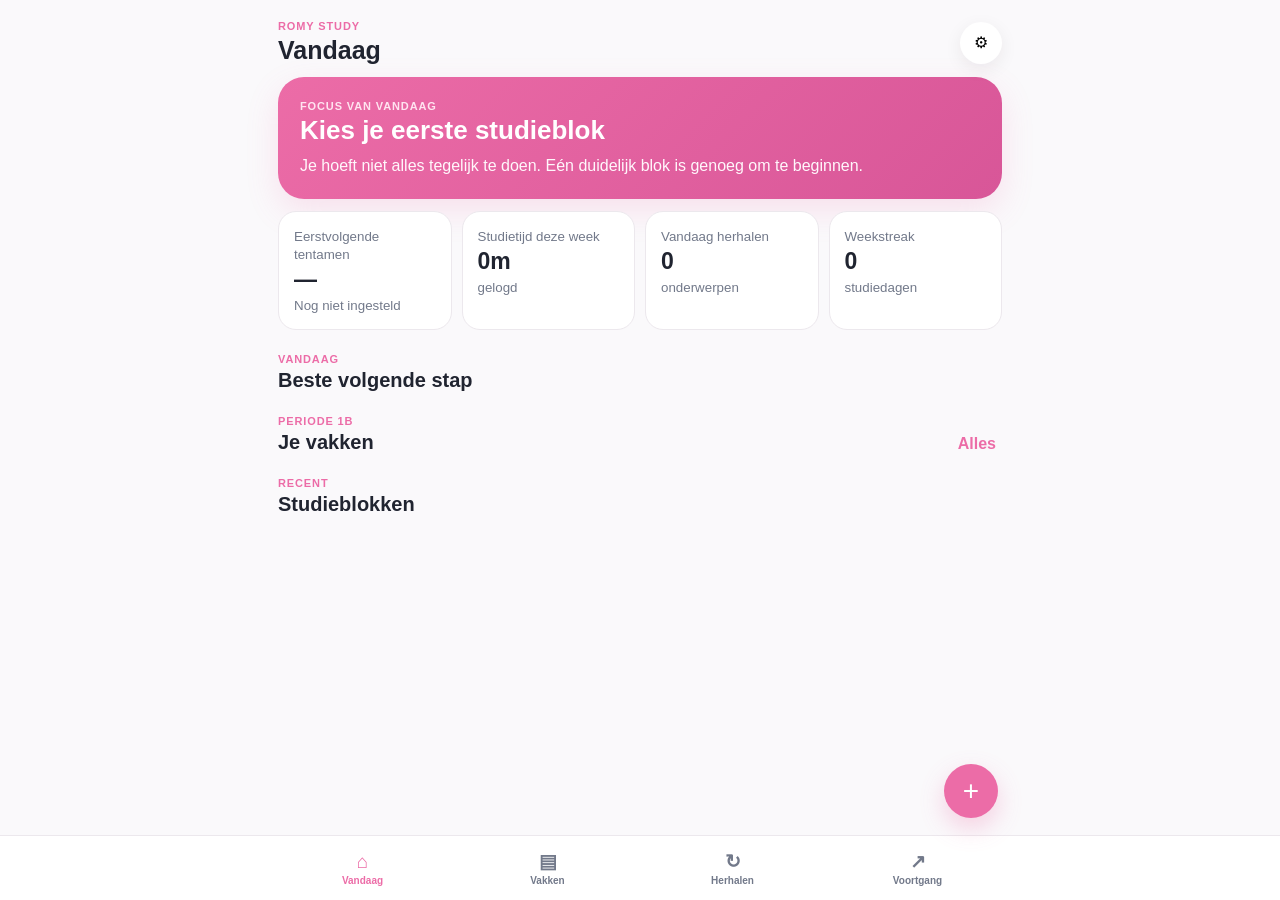
==== study/index.html @ d32abea0 "Add Romy Study PWA dashboard" ====
<!doctype html>
<html lang="nl">
<head>
  <meta charset="UTF-8" />
  <meta name="viewport" content="width=device-width, initial-scale=1, viewport-fit=cover" />
  <meta name="theme-color" content="#ec6ca7" />
  <meta name="apple-mobile-web-app-capable" content="yes" />
  <meta name="apple-mobile-web-app-status-bar-style" content="default" />
  <meta name="apple-mobile-web-app-title" content="Romy Study" />
  <title>Romy Study</title>
  <link rel="manifest" href="manifest.json" />
  <link rel="icon" href="icon.svg" type="image/svg+xml" />
  <style>
    :root{--pink:#ec6ca7;--pink2:#f7b4d1;--pinksoft:#fff0f6;--ink:#202430;--muted:#72798a;--line:#ece8ed;--bg:#faf9fb;--card:#fff;--green:#65b97a;--amber:#e5a13a;--purple:#8b67c7}
    *{box-sizing:border-box}body{margin:0;font-family:Inter,ui-sans-serif,-apple-system,BlinkMacSystemFont,"Segoe UI",sans-serif;background:var(--bg);color:var(--ink)}button,input,select{font:inherit}.app{max-width:760px;margin:0 auto;min-height:100vh;padding:0 18px 92px}.top{display:flex;align-items:center;justify-content:space-between;padding:20px 0 12px}.eyebrow{margin:0 0 4px;text-transform:uppercase;letter-spacing:.08em;font-size:11px;font-weight:800;color:var(--pink)}h1,h2,h3,p{margin-top:0}.top h1{font-size:25px;margin-bottom:0}.gear,.round{border:0;background:#fff;width:42px;height:42px;border-radius:50%;box-shadow:0 5px 18px #26131d12}.hero{background:linear-gradient(135deg,var(--pink),#d85698);color:#fff;border-radius:26px;padding:22px;box-shadow:0 12px 32px #ec6ca72b}.hero .eyebrow{color:#ffe4f0}.hero h2{font-size:26px;margin-bottom:8px}.hero p{margin:0;line-height:1.45;color:#fff7fb}.grid{display:grid;grid-template-columns:repeat(2,1fr);gap:10px;margin-top:12px}.metric{background:#fff;border:1px solid var(--line);border-radius:18px;padding:15px}.metric strong{font-size:23px;display:block;margin:3px 0}.metric small{color:var(--muted)}.section{margin-top:23px}.section-head{display:flex;justify-content:space-between;gap:12px;align-items:end;margin-bottom:10px}.section-head h2{font-size:20px;margin:0}.textbtn{border:0;background:transparent;color:var(--pink);font-weight:800}.card{background:#fff;border:1px solid var(--line);border-radius:20px;padding:16px;margin-bottom:10px}.focus{display:flex;gap:12px;align-items:flex-start}.icon{width:42px;height:42px;border-radius:14px;background:var(--pinksoft);display:grid;place-items:center;flex:0 0 auto}.focus h3{font-size:16px;margin-bottom:5px}.focus p{font-size:13px;color:var(--muted);margin:0;line-height:1.45}.course{display:grid;grid-template-columns:1fr auto;gap:12px;align-items:center}.course h3{font-size:15px;margin:0 0 4px}.course small{color:var(--muted)}.progress{height:7px;background:#f1edf0;border-radius:99px;margin-top:9px;overflow:hidden}.progress>span{display:block;height:100%;background:var(--pink);border-radius:99px}.pill{display:inline-flex;padding:5px 8px;border-radius:999px;background:var(--pinksoft);color:#b64579;font-size:10px;font-weight:800}.tabs{display:flex;gap:8px;overflow:auto;padding-bottom:2px}.chip{border:1px solid var(--line);background:#fff;border-radius:999px;padding:8px 12px;font-weight:700;font-size:12px;white-space:nowrap}.chip.active{background:var(--ink);color:#fff;border-color:var(--ink)}.view{display:none}.view.active{display:block}.nav{position:fixed;left:0;right:0;bottom:0;background:#ffffffee;backdrop-filter:blur(18px);border-top:1px solid var(--line);display:grid;grid-template-columns:repeat(4,1fr);padding:8px max(10px,calc((100vw - 760px)/2 + 10px)) calc(8px + env(safe-area-inset-bottom));z-index:5}.nav button{border:0;background:transparent;color:var(--muted);padding:6px;font-size:10px;font-weight:700}.nav button span{display:block;font-size:19px;margin-bottom:2px}.nav button.active{color:var(--pink)}.fab{position:fixed;right:max(22px,calc((100vw - 760px)/2 + 22px));bottom:82px;width:54px;height:54px;border:0;border-radius:50%;background:var(--pink);color:#fff;font-size:28px;box-shadow:0 10px 25px #ec6ca74a;z-index:6}.modal{position:fixed;inset:0;background:#1d10182e;display:none;align-items:flex-end;z-index:20}.modal.open{display:flex}.sheet{width:min(760px,100%);margin:0 auto;background:#fff;border-radius:24px 24px 0 0;padding:20px 18px 30px;max-height:85vh;overflow:auto}.sheettop{display:flex;justify-content:space-between;align-items:center}.close{border:0;background:#f5f2f4;border-radius:50%;width:38px;height:38px}.form{display:grid;gap:12px}.form label{display:grid;gap:6px;font-size:12px;font-weight:700}.form input,.form select{border:1px solid var(--line);border-radius:13px;padding:12px;background:#fff}.primary{border:0;background:var(--pink);color:#fff;border-radius:14px;padding:13px;font-weight:800}.row{display:flex;gap:10px}.row>*{flex:1}.empty{color:var(--muted);font-size:13px;line-height:1.5}.session{display:flex;justify-content:space-between;gap:10px;align-items:center}.session strong{font-size:14px}.session small{display:block;color:var(--muted);margin-top:3px}.score{font-weight:800;color:var(--pink)}
    @media(min-width:650px){.grid{grid-template-columns:repeat(4,1fr)}}
  </style>
</head>
<body>
<div class="app">
  <header class="top"><div><p class="eyebrow">Romy Study</p><h1 id="pageTitle">Vandaag</h1></div><button class="gear" id="settingsBtn">⚙︎</button></header>

  <main>
    <section class="view active" data-view="today">
      <article class="hero"><p class="eyebrow">Focus van vandaag</p><h2 id="heroTitle">Kies je eerste studieblok</h2><p id="heroCopy">Je hoeft niet alles tegelijk te doen. Eén duidelijk blok is genoeg om te beginnen.</p></article>
      <div class="grid">
        <article class="metric"><small>Eerstvolgende tentamen</small><strong id="nextExam">—</strong><small id="nextExamCourse">Nog niet ingesteld</small></article>
        <article class="metric"><small>Studietijd deze week</small><strong id="weekMinutes">0m</strong><small>gelogd</small></article>
        <article class="metric"><small>Vandaag herhalen</small><strong id="reviewDue">0</strong><small>onderwerpen</small></article>
        <article class="metric"><small>Weekstreak</small><strong id="streak">0</strong><small>studiedagen</small></article>
      </div>

      <div class="section"><div class="section-head"><div><p class="eyebrow">Vandaag</p><h2>Beste volgende stap</h2></div></div><div id="focusCard"></div></div>
      <div class="section"><div class="section-head"><div><p class="eyebrow">Periode 1B</p><h2>Je vakken</h2></div><button class="textbtn" data-go="courses">Alles</button></div><div id="todayCourses"></div></div>
      <div class="section"><div class="section-head"><div><p class="eyebrow">Recent</p><h2>Studieblokken</h2></div></div><div id="recentSessions"></div></div>
    </section>

    <section class="view" data-view="courses">
      <div class="tabs" id="periodTabs"><button class="chip active" data-period="1B">Periode 1B</button><button class="chip" data-period="2A">Periode 2A</button></div>
      <div class="section"><div class="section-head"><div><p class="eyebrow" id="periodLabel">Periode 1B</p><h2>Vakken</h2></div></div><div id="courseList"></div></div>
    </section>

    <section class="view" data-view="review">
      <div class="section" style="margin-top:0"><div class="section-head"><div><p class="eyebrow">Spaced repetition</p><h2>Vandaag herhalen</h2></div></div><div id="reviewList"></div></div>
      <div class="section"><div class="section-head"><div><p class="eyebrow">Nieuw</p><h2>Onderwerp toevoegen</h2></div></div><button class="primary" id="addReviewBtn">+ Onderwerp om te herhalen</button></div>
    </section>

    <section class="view" data-view="progress">
      <div class="section" style="margin-top:0"><div class="section-head"><div><p class="eyebrow">Voortgang</p><h2>Deze periode</h2></div></div><div class="grid"><article class="metric"><small>Studieblokken</small><strong id="sessionCount">0</strong><small>totaal</small></article><article class="metric"><small>Studietijd</small><strong id="totalTime">0u</strong><small>totaal</small></article><article class="metric"><small>Gem. score</small><strong id="avgScore">—</strong><small>oefensets</small></article><article class="metric"><small>Beheerst</small><strong id="masteredCount">0</strong><small>onderwerpen</small></article></div></div>
      <div class="section"><div class="section-head"><div><p class="eyebrow">Per vak</p><h2>Beheersing</h2></div></div><div id="progressCourses"></div></div>
    </section>
  </main>
</div>

<button class="fab" id="fab">+</button>
<nav class="nav"><button class="active" data-target="today"><span>⌂</span>Vandaag</button><button data-target="courses"><span>▤</span>Vakken</button><button data-target="review"><span>↻</span>Herhalen</button><button data-target="progress"><span>↗</span>Voortgang</button></nav>

<section class="modal" id="sessionModal"><div class="sheet"><div class="sheettop"><div><p class="eyebrow">Studieblok</p><h2>Log je sessie</h2></div><button class="close">×</button></div><form class="form" id="sessionForm"><label>Vak<select name="course" id="sessionCourse"></select></label><div class="row"><label>Minuten<input type="number" name="minutes" value="45" min="1" required></label><label>Oefenscore (%)<input type="number" name="score" min="0" max="100" placeholder="optioneel"></label></div><label>Wat heb je gedaan?<input name="note" placeholder="Bijv. college 3 + 20 oefenvragen"></label><button class="primary">Opslaan</button></form></div></section>

<section class="modal" id="reviewModal"><div class="sheet"><div class="sheettop"><div><p class="eyebrow">Herhalen</p><h2>Nieuw onderwerp</h2></div><button class="close">×</button></div><form class="form" id="reviewForm"><label>Vak<select name="course" id="reviewCourse"></select></label><label>Onderwerp<input name="topic" required placeholder="Bijv. Fouriertransformatie"></label><label>Wanneer opnieuw?<select name="days"><option value="1">Morgen</option><option value="3">Over 3 dagen</option><option value="7">Over 7 dagen</option></select></label><button class="primary">Toevoegen</button></form></div></section>

<section class="modal" id="courseModal"><div class="sheet"><div class="sheettop"><div><p class="eyebrow" id="coursePeriod"></p><h2 id="courseName"></h2></div><button class="close">×</button></div><form class="form" id="courseForm"><input type="hidden" name="course"><label>Tentamendatum<input type="date" name="examDate"></label><label>Beheersing (%)<input type="number" min="0" max="100" name="mastery"></label><label>Volgende focus<input name="focus" placeholder="Bijv. college 4 + oefenset"></label><button class="primary">Opslaan</button></form></div></section>

<section class="modal" id="settingsModal"><div class="sheet"><div class="sheettop"><div><p class="eyebrow">Romy Study</p><h2>Instellingen</h2></div><button class="close">×</button></div><div class="card"><strong>Romy familie</strong><p class="empty" style="margin-top:7px">Romy Study staat los van Romy Health, maar gebruikt dezelfde rustige roze stijl. Later kunnen agenda en studiemateriaal gekoppeld worden.</p><a href="../" style="color:var(--pink);font-weight:800;text-decoration:none">← Naar Romy Health</a></div><button class="primary" id="resetBtn" style="width:100%;background:#2f3138">Lokale Study-data wissen</button></div></section>

<script src="app.js"></script>
</body>
</html>
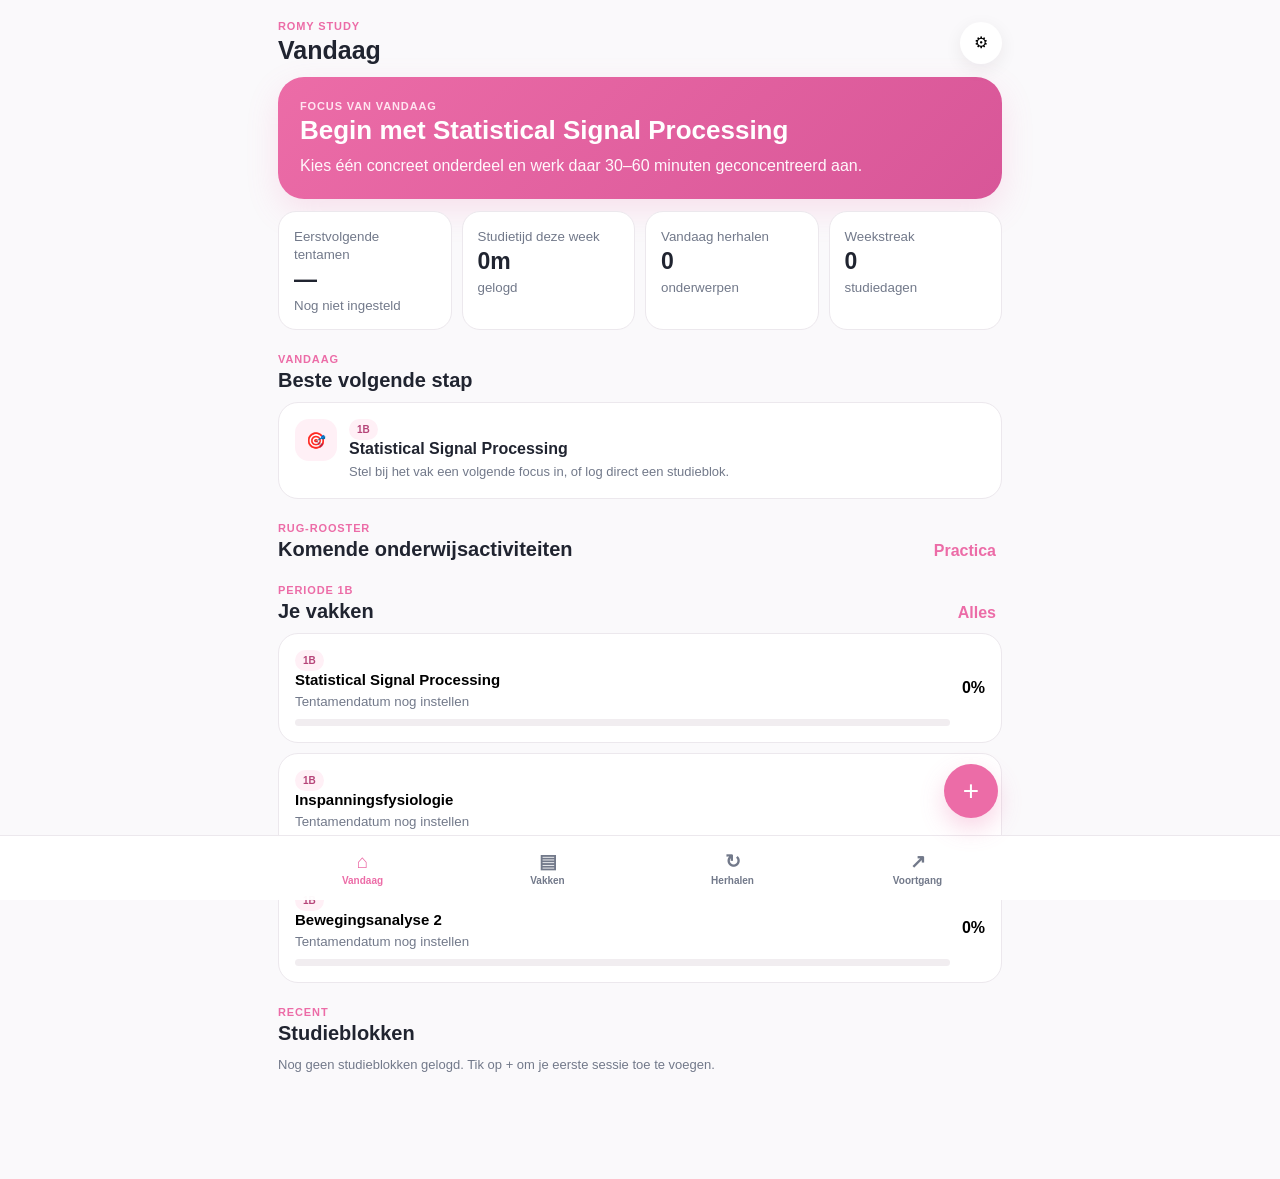
==== commit 5b52a6f5: "Integrate RUG timetable into Romy Study dashboard" ====
--- a/study/index.html
+++ b/study/index.html
@@ -12,7 +12,7 @@
   <link rel="icon" href="icon.svg" type="image/svg+xml" />
   <style>
     :root{--pink:#ec6ca7;--pink2:#f7b4d1;--pinksoft:#fff0f6;--ink:#202430;--muted:#72798a;--line:#ece8ed;--bg:#faf9fb;--card:#fff;--green:#65b97a;--amber:#e5a13a;--purple:#8b67c7}
-    *{box-sizing:border-box}body{margin:0;font-family:Inter,ui-sans-serif,-apple-system,BlinkMacSystemFont,"Segoe UI",sans-serif;background:var(--bg);color:var(--ink)}button,input,select{font:inherit}.app{max-width:760px;margin:0 auto;min-height:100vh;padding:0 18px 92px}.top{display:flex;align-items:center;justify-content:space-between;padding:20px 0 12px}.eyebrow{margin:0 0 4px;text-transform:uppercase;letter-spacing:.08em;font-size:11px;font-weight:800;color:var(--pink)}h1,h2,h3,p{margin-top:0}.top h1{font-size:25px;margin-bottom:0}.gear,.round{border:0;background:#fff;width:42px;height:42px;border-radius:50%;box-shadow:0 5px 18px #26131d12}.hero{background:linear-gradient(135deg,var(--pink),#d85698);color:#fff;border-radius:26px;padding:22px;box-shadow:0 12px 32px #ec6ca72b}.hero .eyebrow{color:#ffe4f0}.hero h2{font-size:26px;margin-bottom:8px}.hero p{margin:0;line-height:1.45;color:#fff7fb}.grid{display:grid;grid-template-columns:repeat(2,1fr);gap:10px;margin-top:12px}.metric{background:#fff;border:1px solid var(--line);border-radius:18px;padding:15px}.metric strong{font-size:23px;display:block;margin:3px 0}.metric small{color:var(--muted)}.section{margin-top:23px}.section-head{display:flex;justify-content:space-between;gap:12px;align-items:end;margin-bottom:10px}.section-head h2{font-size:20px;margin:0}.textbtn{border:0;background:transparent;color:var(--pink);font-weight:800}.card{background:#fff;border:1px solid var(--line);border-radius:20px;padding:16px;margin-bottom:10px}.focus{display:flex;gap:12px;align-items:flex-start}.icon{width:42px;height:42px;border-radius:14px;background:var(--pinksoft);display:grid;place-items:center;flex:0 0 auto}.focus h3{font-size:16px;margin-bottom:5px}.focus p{font-size:13px;color:var(--muted);margin:0;line-height:1.45}.course{display:grid;grid-template-columns:1fr auto;gap:12px;align-items:center}.course h3{font-size:15px;margin:0 0 4px}.course small{color:var(--muted)}.progress{height:7px;background:#f1edf0;border-radius:99px;margin-top:9px;overflow:hidden}.progress>span{display:block;height:100%;background:var(--pink);border-radius:99px}.pill{display:inline-flex;padding:5px 8px;border-radius:999px;background:var(--pinksoft);color:#b64579;font-size:10px;font-weight:800}.tabs{display:flex;gap:8px;overflow:auto;padding-bottom:2px}.chip{border:1px solid var(--line);background:#fff;border-radius:999px;padding:8px 12px;font-weight:700;font-size:12px;white-space:nowrap}.chip.active{background:var(--ink);color:#fff;border-color:var(--ink)}.view{display:none}.view.active{display:block}.nav{position:fixed;left:0;right:0;bottom:0;background:#ffffffee;backdrop-filter:blur(18px);border-top:1px solid var(--line);display:grid;grid-template-columns:repeat(4,1fr);padding:8px max(10px,calc((100vw - 760px)/2 + 10px)) calc(8px + env(safe-area-inset-bottom));z-index:5}.nav button{border:0;background:transparent;color:var(--muted);padding:6px;font-size:10px;font-weight:700}.nav button span{display:block;font-size:19px;margin-bottom:2px}.nav button.active{color:var(--pink)}.fab{position:fixed;right:max(22px,calc((100vw - 760px)/2 + 22px));bottom:82px;width:54px;height:54px;border:0;border-radius:50%;background:var(--pink);color:#fff;font-size:28px;box-shadow:0 10px 25px #ec6ca74a;z-index:6}.modal{position:fixed;inset:0;background:#1d10182e;display:none;align-items:flex-end;z-index:20}.modal.open{display:flex}.sheet{width:min(760px,100%);margin:0 auto;background:#fff;border-radius:24px 24px 0 0;padding:20px 18px 30px;max-height:85vh;overflow:auto}.sheettop{display:flex;justify-content:space-between;align-items:center}.close{border:0;background:#f5f2f4;border-radius:50%;width:38px;height:38px}.form{display:grid;gap:12px}.form label{display:grid;gap:6px;font-size:12px;font-weight:700}.form input,.form select{border:1px solid var(--line);border-radius:13px;padding:12px;background:#fff}.primary{border:0;background:var(--pink);color:#fff;border-radius:14px;padding:13px;font-weight:800}.row{display:flex;gap:10px}.row>*{flex:1}.empty{color:var(--muted);font-size:13px;line-height:1.5}.session{display:flex;justify-content:space-between;gap:10px;align-items:center}.session strong{font-size:14px}.session small{display:block;color:var(--muted);margin-top:3px}.score{font-weight:800;color:var(--pink)}
+    *{box-sizing:border-box}body{margin:0;font-family:Inter,ui-sans-serif,-apple-system,BlinkMacSystemFont,"Segoe UI",sans-serif;background:var(--bg);color:var(--ink)}button,input,select{font:inherit}.app{max-width:760px;margin:0 auto;min-height:100vh;padding:0 18px 92px}.top{display:flex;align-items:center;justify-content:space-between;padding:20px 0 12px}.eyebrow{margin:0 0 4px;text-transform:uppercase;letter-spacing:.08em;font-size:11px;font-weight:800;color:var(--pink)}h1,h2,h3,p{margin-top:0}.top h1{font-size:25px;margin-bottom:0}.gear,.round{border:0;background:#fff;width:42px;height:42px;border-radius:50%;box-shadow:0 5px 18px #26131d12}.hero{background:linear-gradient(135deg,var(--pink),#d85698);color:#fff;border-radius:26px;padding:22px;box-shadow:0 12px 32px #ec6ca72b}.hero .eyebrow{color:#ffe4f0}.hero h2{font-size:26px;margin-bottom:8px}.hero p{margin:0;line-height:1.45;color:#fff7fb}.grid{display:grid;grid-template-columns:repeat(2,1fr);gap:10px;margin-top:12px}.metric{background:#fff;border:1px solid var(--line);border-radius:18px;padding:15px}.metric strong{font-size:23px;display:block;margin:3px 0}.metric small{color:var(--muted)}.section{margin-top:23px}.section-head{display:flex;justify-content:space-between;gap:12px;align-items:end;margin-bottom:10px}.section-head h2{font-size:20px;margin:0}.textbtn{border:0;background:transparent;color:var(--pink);font-weight:800}.card{background:#fff;border:1px solid var(--line);border-radius:20px;padding:16px;margin-bottom:10px}.focus{display:flex;gap:12px;align-items:flex-start}.icon{width:42px;height:42px;border-radius:14px;background:var(--pinksoft);display:grid;place-items:center;flex:0 0 auto}.focus h3{font-size:16px;margin-bottom:5px}.focus p{font-size:13px;color:var(--muted);margin:0;line-height:1.45}.course{display:grid;grid-template-columns:1fr auto;gap:12px;align-items:center}.course h3{font-size:15px;margin:0 0 4px}.course small{color:var(--muted)}.progress{height:7px;background:#f1edf0;border-radius:99px;margin-top:9px;overflow:hidden}.progress>span{display:block;height:100%;background:var(--pink);border-radius:99px}.pill{display:inline-flex;padding:5px 8px;border-radius:999px;background:var(--pinksoft);color:#b64579;font-size:10px;font-weight:800}.tabs{display:flex;gap:8px;overflow:auto;padding-bottom:2px}.chip{border:1px solid var(--line);background:#fff;border-radius:999px;padding:8px 12px;font-weight:700;font-size:12px;white-space:nowrap}.chip.active{background:var(--ink);color:#fff;border-color:var(--ink)}.view{display:none}.view.active{display:block}.nav{position:fixed;left:0;right:0;bottom:0;background:#ffffffee;backdrop-filter:blur(18px);border-top:1px solid var(--line);display:grid;grid-template-columns:repeat(4,1fr);padding:8px max(10px,calc((100vw - 760px)/2 + 10px)) calc(8px + env(safe-area-inset-bottom));z-index:5}.nav button{border:0;background:transparent;color:var(--muted);padding:6px;font-size:10px;font-weight:700}.nav button span{display:block;font-size:19px;margin-bottom:2px}.nav button.active{color:var(--pink)}.fab{position:fixed;right:max(22px,calc((100vw - 760px)/2 + 22px));bottom:82px;width:54px;height:54px;border:0;border-radius:50%;background:var(--pink);color:#fff;font-size:28px;box-shadow:0 10px 25px #ec6ca74a;z-index:6}.modal{position:fixed;inset:0;background:#1d10182e;display:none;align-items:flex-end;z-index:20}.modal.open{display:flex}.sheet{width:min(760px,100%);margin:0 auto;background:#fff;border-radius:24px 24px 0 0;padding:20px 18px 30px;max-height:85vh;overflow:auto}.sheettop{display:flex;justify-content:space-between;align-items:center}.close{border:0;background:#f5f2f4;border-radius:50%;width:38px;height:38px}.form{display:grid;gap:12px}.form label{display:grid;gap:6px;font-size:12px;font-weight:700}.form input,.form select{border:1px solid var(--line);border-radius:13px;padding:12px;background:#fff}.primary{border:0;background:var(--pink);color:#fff;border-radius:14px;padding:13px;font-weight:800}.row{display:flex;gap:10px}.row>*{flex:1}.empty{color:var(--muted);font-size:13px;line-height:1.5}.session{display:flex;justify-content:space-between;gap:10px;align-items:center}.session strong{font-size:14px}.session small{display:block;color:var(--muted);margin-top:3px}.score{font-weight:800;color:var(--pink)}.schedule-event{display:grid;grid-template-columns:52px 1fr auto;gap:11px;align-items:center}.schedule-date{background:var(--pinksoft);border-radius:13px;text-align:center;padding:8px 4px;color:#b64579}.schedule-date strong{display:block;font-size:17px}.schedule-date small{font-size:9px;font-weight:800;text-transform:uppercase}.schedule-event h3{font-size:14px;margin:0 0 3px}.schedule-event p{font-size:11px;color:var(--muted);margin:0}.typepill{font-size:9px;padding:5px 7px;border-radius:999px;background:#f3f0f4;color:var(--muted);font-weight:800}.settings-card label{display:grid;gap:6px;font-size:12px;font-weight:800;margin-top:12px}.settings-card select{border:1px solid var(--line);border-radius:13px;padding:11px;background:#fff}.source-link{color:var(--pink);font-size:12px;font-weight:800;text-decoration:none}
     @media(min-width:650px){.grid{grid-template-columns:repeat(4,1fr)}}
   </style>
 </head>
@@ -31,6 +31,7 @@
       </div>
 
       <div class="section"><div class="section-head"><div><p class="eyebrow">Vandaag</p><h2>Beste volgende stap</h2></div></div><div id="focusCard"></div></div>
+      <div class="section"><div class="section-head"><div><p class="eyebrow">RUG-rooster</p><h2>Komende onderwijsactiviteiten</h2></div><button class="textbtn" id="scheduleSettingsBtn">Practica</button></div><div id="upcomingSchedule"></div></div>
       <div class="section"><div class="section-head"><div><p class="eyebrow">Periode 1B</p><h2>Je vakken</h2></div><button class="textbtn" data-go="courses">Alles</button></div><div id="todayCourses"></div></div>
       <div class="section"><div class="section-head"><div><p class="eyebrow">Recent</p><h2>Studieblokken</h2></div></div><div id="recentSessions"></div></div>
     </section>
@@ -61,8 +62,16 @@
 
 <section class="modal" id="courseModal"><div class="sheet"><div class="sheettop"><div><p class="eyebrow" id="coursePeriod"></p><h2 id="courseName"></h2></div><button class="close">×</button></div><form class="form" id="courseForm"><input type="hidden" name="course"><label>Tentamendatum<input type="date" name="examDate"></label><label>Beheersing (%)<input type="number" min="0" max="100" name="mastery"></label><label>Volgende focus<input name="focus" placeholder="Bijv. college 4 + oefenset"></label><button class="primary">Opslaan</button></form></div></section>
 
-<section class="modal" id="settingsModal"><div class="sheet"><div class="sheettop"><div><p class="eyebrow">Romy Study</p><h2>Instellingen</h2></div><button class="close">×</button></div><div class="card"><strong>Romy familie</strong><p class="empty" style="margin-top:7px">Romy Study staat los van Romy Health, maar gebruikt dezelfde rustige roze stijl. Later kunnen agenda en studiemateriaal gekoppeld worden.</p><a href="../" style="color:var(--pink);font-weight:800;text-decoration:none">← Naar Romy Health</a></div><button class="primary" id="resetBtn" style="width:100%;background:#2f3138">Lokale Study-data wissen</button></div></section>
+<section class="modal" id="settingsModal"><div class="sheet"><div class="sheettop"><div><p class="eyebrow">Romy Study</p><h2>Instellingen</h2></div><button class="close">×</button></div>
+  <div class="card settings-card"><strong>RUG-rooster & practica</strong><p class="empty" style="margin:7px 0 0">Colleges, werkcolleges en tentamens tellen standaard mee. Practica worden pas zichtbaar nadat je jouw relevante groep kiest.</p>
+    <label>Statistical Signal Processing — computerpracticum<select id="sspPractical"><option value="none">Geen / niet verplicht</option><option value="pc1">pc1 · 13:00–15:00</option><option value="pc2">pc2 · 11:00–13:00</option></select></label>
+    <label>Inspanningsfysiologie — practicumgroep<select id="inspGroup"><option value="none">Geen / nog niet kiezen</option></select></label>
+    <p class="empty" style="margin-top:10px">Roostersnapshot opgehaald op 30 oktober 2026. Voor Bewegingsanalyse 2 en de drie vakken uit periode 2A werden onder de opgegeven namen nog geen roosteritems gevonden.</p>
+    <a class="source-link" href="https://rooster.rug.nl/maat/api/2026-2027/schedule/10b687d8-faf6-4ade-be68-7627281df9f0" target="_blank" rel="noopener">Open RUG-rooster ↗</a>
+  </div>
+  <div class="card"><strong>Romy familie</strong><p class="empty" style="margin-top:7px">Romy Study staat los van Romy Health, maar gebruikt dezelfde rustige roze stijl.</p><a href="../" style="color:var(--pink);font-weight:800;text-decoration:none">← Naar Romy Health</a></div><button class="primary" id="resetBtn" style="width:100%;background:#2f3138">Lokale Study-data wissen</button></div></section>
 
-<script src="app.js"></script>
+<script src="schedule-data.js?v=1"></script>
+<script src="app.js?v=2"></script>
 </body>
 </html>
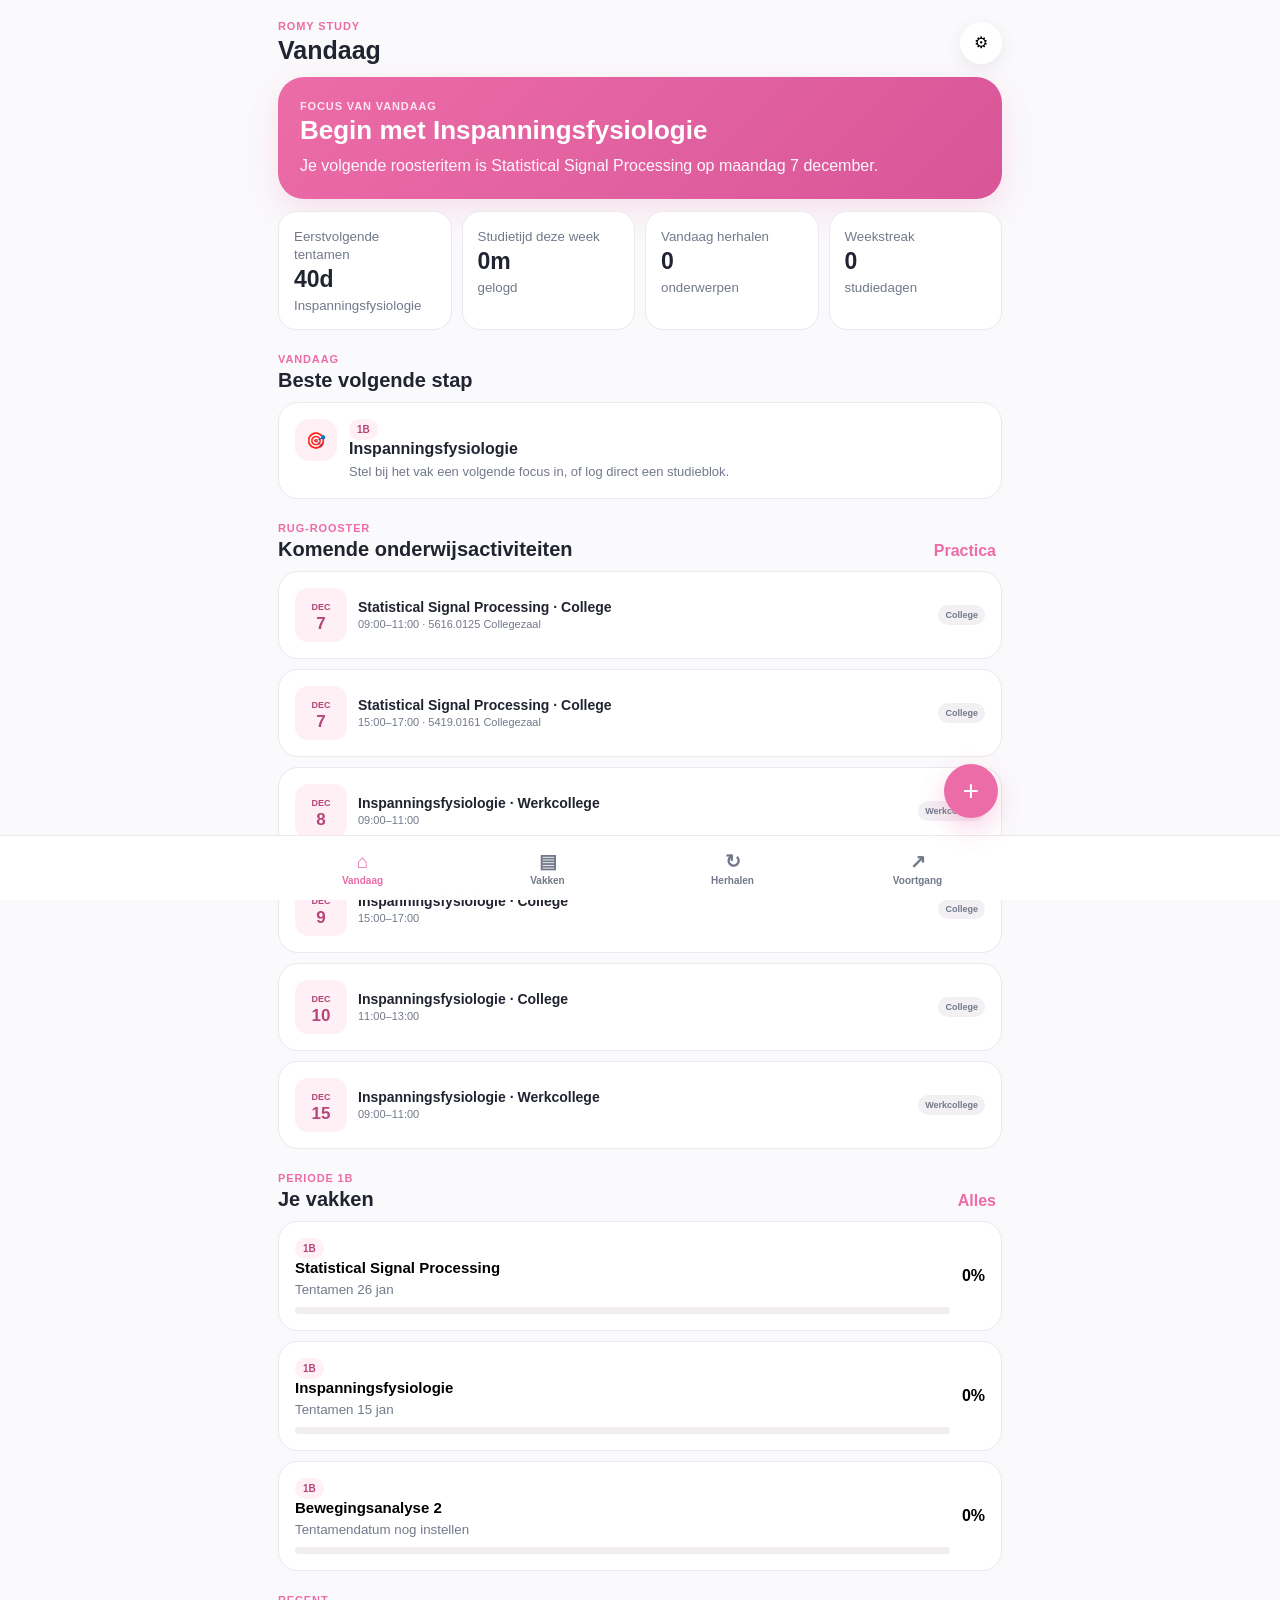
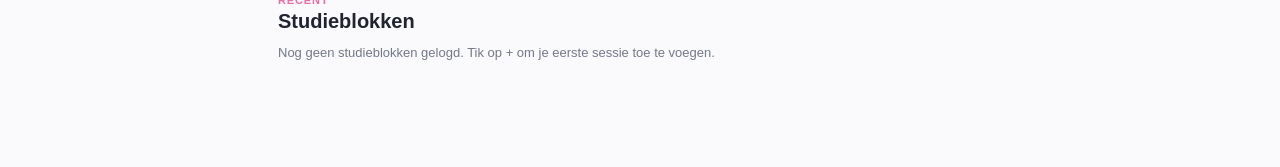
==== commit 74b62aee: "Force Romy Study timetable settings and cache refresh" ====
--- a/study/index.html
+++ b/study/index.html
@@ -8,8 +8,8 @@
   <meta name="apple-mobile-web-app-status-bar-style" content="default" />
   <meta name="apple-mobile-web-app-title" content="Romy Study" />
   <title>Romy Study</title>
-  <link rel="manifest" href="manifest.json" />
-  <link rel="icon" href="icon.svg" type="image/svg+xml" />
+  <link rel="manifest" href="manifest.json?v=3" />
+  <link rel="icon" href="icon.svg?v=3" type="image/svg+xml" />
   <style>
     :root{--pink:#ec6ca7;--pink2:#f7b4d1;--pinksoft:#fff0f6;--ink:#202430;--muted:#72798a;--line:#ece8ed;--bg:#faf9fb;--card:#fff;--green:#65b97a;--amber:#e5a13a;--purple:#8b67c7}
     *{box-sizing:border-box}body{margin:0;font-family:Inter,ui-sans-serif,-apple-system,BlinkMacSystemFont,"Segoe UI",sans-serif;background:var(--bg);color:var(--ink)}button,input,select{font:inherit}.app{max-width:760px;margin:0 auto;min-height:100vh;padding:0 18px 92px}.top{display:flex;align-items:center;justify-content:space-between;padding:20px 0 12px}.eyebrow{margin:0 0 4px;text-transform:uppercase;letter-spacing:.08em;font-size:11px;font-weight:800;color:var(--pink)}h1,h2,h3,p{margin-top:0}.top h1{font-size:25px;margin-bottom:0}.gear,.round{border:0;background:#fff;width:42px;height:42px;border-radius:50%;box-shadow:0 5px 18px #26131d12}.hero{background:linear-gradient(135deg,var(--pink),#d85698);color:#fff;border-radius:26px;padding:22px;box-shadow:0 12px 32px #ec6ca72b}.hero .eyebrow{color:#ffe4f0}.hero h2{font-size:26px;margin-bottom:8px}.hero p{margin:0;line-height:1.45;color:#fff7fb}.grid{display:grid;grid-template-columns:repeat(2,1fr);gap:10px;margin-top:12px}.metric{background:#fff;border:1px solid var(--line);border-radius:18px;padding:15px}.metric strong{font-size:23px;display:block;margin:3px 0}.metric small{color:var(--muted)}.section{margin-top:23px}.section-head{display:flex;justify-content:space-between;gap:12px;align-items:end;margin-bottom:10px}.section-head h2{font-size:20px;margin:0}.textbtn{border:0;background:transparent;color:var(--pink);font-weight:800}.card{background:#fff;border:1px solid var(--line);border-radius:20px;padding:16px;margin-bottom:10px}.focus{display:flex;gap:12px;align-items:flex-start}.icon{width:42px;height:42px;border-radius:14px;background:var(--pinksoft);display:grid;place-items:center;flex:0 0 auto}.focus h3{font-size:16px;margin-bottom:5px}.focus p{font-size:13px;color:var(--muted);margin:0;line-height:1.45}.course{display:grid;grid-template-columns:1fr auto;gap:12px;align-items:center}.course h3{font-size:15px;margin:0 0 4px}.course small{color:var(--muted)}.progress{height:7px;background:#f1edf0;border-radius:99px;margin-top:9px;overflow:hidden}.progress>span{display:block;height:100%;background:var(--pink);border-radius:99px}.pill{display:inline-flex;padding:5px 8px;border-radius:999px;background:var(--pinksoft);color:#b64579;font-size:10px;font-weight:800}.tabs{display:flex;gap:8px;overflow:auto;padding-bottom:2px}.chip{border:1px solid var(--line);background:#fff;border-radius:999px;padding:8px 12px;font-weight:700;font-size:12px;white-space:nowrap}.chip.active{background:var(--ink);color:#fff;border-color:var(--ink)}.view{display:none}.view.active{display:block}.nav{position:fixed;left:0;right:0;bottom:0;background:#ffffffee;backdrop-filter:blur(18px);border-top:1px solid var(--line);display:grid;grid-template-columns:repeat(4,1fr);padding:8px max(10px,calc((100vw - 760px)/2 + 10px)) calc(8px + env(safe-area-inset-bottom));z-index:5}.nav button{border:0;background:transparent;color:var(--muted);padding:6px;font-size:10px;font-weight:700}.nav button span{display:block;font-size:19px;margin-bottom:2px}.nav button.active{color:var(--pink)}.fab{position:fixed;right:max(22px,calc((100vw - 760px)/2 + 22px));bottom:82px;width:54px;height:54px;border:0;border-radius:50%;background:var(--pink);color:#fff;font-size:28px;box-shadow:0 10px 25px #ec6ca74a;z-index:6}.modal{position:fixed;inset:0;background:#1d10182e;display:none;align-items:flex-end;z-index:20}.modal.open{display:flex}.sheet{width:min(760px,100%);margin:0 auto;background:#fff;border-radius:24px 24px 0 0;padding:20px 18px 30px;max-height:85vh;overflow:auto}.sheettop{display:flex;justify-content:space-between;align-items:center}.close{border:0;background:#f5f2f4;border-radius:50%;width:38px;height:38px}.form{display:grid;gap:12px}.form label{display:grid;gap:6px;font-size:12px;font-weight:700}.form input,.form select{border:1px solid var(--line);border-radius:13px;padding:12px;background:#fff}.primary{border:0;background:var(--pink);color:#fff;border-radius:14px;padding:13px;font-weight:800}.row{display:flex;gap:10px}.row>*{flex:1}.empty{color:var(--muted);font-size:13px;line-height:1.5}.session{display:flex;justify-content:space-between;gap:10px;align-items:center}.session strong{font-size:14px}.session small{display:block;color:var(--muted);margin-top:3px}.score{font-weight:800;color:var(--pink)}.schedule-event{display:grid;grid-template-columns:52px 1fr auto;gap:11px;align-items:center}.schedule-date{background:var(--pinksoft);border-radius:13px;text-align:center;padding:8px 4px;color:#b64579}.schedule-date strong{display:block;font-size:17px}.schedule-date small{font-size:9px;font-weight:800;text-transform:uppercase}.schedule-event h3{font-size:14px;margin:0 0 3px}.schedule-event p{font-size:11px;color:var(--muted);margin:0}.typepill{font-size:9px;padding:5px 7px;border-radius:999px;background:#f3f0f4;color:var(--muted);font-weight:800}.settings-card label{display:grid;gap:6px;font-size:12px;font-weight:800;margin-top:12px}.settings-card select{border:1px solid var(--line);border-radius:13px;padding:11px;background:#fff}.source-link{color:var(--pink);font-size:12px;font-weight:800;text-decoration:none}
@@ -19,7 +19,6 @@
 <body>
 <div class="app">
   <header class="top"><div><p class="eyebrow">Romy Study</p><h1 id="pageTitle">Vandaag</h1></div><button class="gear" id="settingsBtn">⚙︎</button></header>
-
   <main>
     <section class="view active" data-view="today">
       <article class="hero"><p class="eyebrow">Focus van vandaag</p><h2 id="heroTitle">Kies je eerste studieblok</h2><p id="heroCopy">Je hoeft niet alles tegelijk te doen. Eén duidelijk blok is genoeg om te beginnen.</p></article>
@@ -29,49 +28,30 @@
         <article class="metric"><small>Vandaag herhalen</small><strong id="reviewDue">0</strong><small>onderwerpen</small></article>
         <article class="metric"><small>Weekstreak</small><strong id="streak">0</strong><small>studiedagen</small></article>
       </div>
-
       <div class="section"><div class="section-head"><div><p class="eyebrow">Vandaag</p><h2>Beste volgende stap</h2></div></div><div id="focusCard"></div></div>
       <div class="section"><div class="section-head"><div><p class="eyebrow">RUG-rooster</p><h2>Komende onderwijsactiviteiten</h2></div><button class="textbtn" id="scheduleSettingsBtn">Practica</button></div><div id="upcomingSchedule"></div></div>
       <div class="section"><div class="section-head"><div><p class="eyebrow">Periode 1B</p><h2>Je vakken</h2></div><button class="textbtn" data-go="courses">Alles</button></div><div id="todayCourses"></div></div>
       <div class="section"><div class="section-head"><div><p class="eyebrow">Recent</p><h2>Studieblokken</h2></div></div><div id="recentSessions"></div></div>
     </section>
-
-    <section class="view" data-view="courses">
-      <div class="tabs" id="periodTabs"><button class="chip active" data-period="1B">Periode 1B</button><button class="chip" data-period="2A">Periode 2A</button></div>
-      <div class="section"><div class="section-head"><div><p class="eyebrow" id="periodLabel">Periode 1B</p><h2>Vakken</h2></div></div><div id="courseList"></div></div>
-    </section>
-
-    <section class="view" data-view="review">
-      <div class="section" style="margin-top:0"><div class="section-head"><div><p class="eyebrow">Spaced repetition</p><h2>Vandaag herhalen</h2></div></div><div id="reviewList"></div></div>
-      <div class="section"><div class="section-head"><div><p class="eyebrow">Nieuw</p><h2>Onderwerp toevoegen</h2></div></div><button class="primary" id="addReviewBtn">+ Onderwerp om te herhalen</button></div>
-    </section>
-
-    <section class="view" data-view="progress">
-      <div class="section" style="margin-top:0"><div class="section-head"><div><p class="eyebrow">Voortgang</p><h2>Deze periode</h2></div></div><div class="grid"><article class="metric"><small>Studieblokken</small><strong id="sessionCount">0</strong><small>totaal</small></article><article class="metric"><small>Studietijd</small><strong id="totalTime">0u</strong><small>totaal</small></article><article class="metric"><small>Gem. score</small><strong id="avgScore">—</strong><small>oefensets</small></article><article class="metric"><small>Beheerst</small><strong id="masteredCount">0</strong><small>onderwerpen</small></article></div></div>
-      <div class="section"><div class="section-head"><div><p class="eyebrow">Per vak</p><h2>Beheersing</h2></div></div><div id="progressCourses"></div></div>
-    </section>
+    <section class="view" data-view="courses"><div class="tabs" id="periodTabs"><button class="chip active" data-period="1B">Periode 1B</button><button class="chip" data-period="2A">Periode 2A</button></div><div class="section"><div class="section-head"><div><p class="eyebrow" id="periodLabel">Periode 1B</p><h2>Vakken</h2></div></div><div id="courseList"></div></div></section>
+    <section class="view" data-view="review"><div class="section" style="margin-top:0"><div class="section-head"><div><p class="eyebrow">Spaced repetition</p><h2>Vandaag herhalen</h2></div></div><div id="reviewList"></div></div><div class="section"><div class="section-head"><div><p class="eyebrow">Nieuw</p><h2>Onderwerp toevoegen</h2></div></div><button class="primary" id="addReviewBtn">+ Onderwerp om te herhalen</button></div></section>
+    <section class="view" data-view="progress"><div class="section" style="margin-top:0"><div class="section-head"><div><p class="eyebrow">Voortgang</p><h2>Deze periode</h2></div></div><div class="grid"><article class="metric"><small>Studieblokken</small><strong id="sessionCount">0</strong><small>totaal</small></article><article class="metric"><small>Studietijd</small><strong id="totalTime">0u</strong><small>totaal</small></article><article class="metric"><small>Gem. score</small><strong id="avgScore">—</strong><small>oefensets</small></article><article class="metric"><small>Beheerst</small><strong id="masteredCount">0</strong><small>onderwerpen</small></article></div></div><div class="section"><div class="section-head"><div><p class="eyebrow">Per vak</p><h2>Beheersing</h2></div></div><div id="progressCourses"></div></div></section>
   </main>
 </div>
-
 <button class="fab" id="fab">+</button>
 <nav class="nav"><button class="active" data-target="today"><span>⌂</span>Vandaag</button><button data-target="courses"><span>▤</span>Vakken</button><button data-target="review"><span>↻</span>Herhalen</button><button data-target="progress"><span>↗</span>Voortgang</button></nav>
-
 <section class="modal" id="sessionModal"><div class="sheet"><div class="sheettop"><div><p class="eyebrow">Studieblok</p><h2>Log je sessie</h2></div><button class="close">×</button></div><form class="form" id="sessionForm"><label>Vak<select name="course" id="sessionCourse"></select></label><div class="row"><label>Minuten<input type="number" name="minutes" value="45" min="1" required></label><label>Oefenscore (%)<input type="number" name="score" min="0" max="100" placeholder="optioneel"></label></div><label>Wat heb je gedaan?<input name="note" placeholder="Bijv. college 3 + 20 oefenvragen"></label><button class="primary">Opslaan</button></form></div></section>
-
 <section class="modal" id="reviewModal"><div class="sheet"><div class="sheettop"><div><p class="eyebrow">Herhalen</p><h2>Nieuw onderwerp</h2></div><button class="close">×</button></div><form class="form" id="reviewForm"><label>Vak<select name="course" id="reviewCourse"></select></label><label>Onderwerp<input name="topic" required placeholder="Bijv. Fouriertransformatie"></label><label>Wanneer opnieuw?<select name="days"><option value="1">Morgen</option><option value="3">Over 3 dagen</option><option value="7">Over 7 dagen</option></select></label><button class="primary">Toevoegen</button></form></div></section>
-
 <section class="modal" id="courseModal"><div class="sheet"><div class="sheettop"><div><p class="eyebrow" id="coursePeriod"></p><h2 id="courseName"></h2></div><button class="close">×</button></div><form class="form" id="courseForm"><input type="hidden" name="course"><label>Tentamendatum<input type="date" name="examDate"></label><label>Beheersing (%)<input type="number" min="0" max="100" name="mastery"></label><label>Volgende focus<input name="focus" placeholder="Bijv. college 4 + oefenset"></label><button class="primary">Opslaan</button></form></div></section>
-
 <section class="modal" id="settingsModal"><div class="sheet"><div class="sheettop"><div><p class="eyebrow">Romy Study</p><h2>Instellingen</h2></div><button class="close">×</button></div>
-  <div class="card settings-card"><strong>RUG-rooster & practica</strong><p class="empty" style="margin:7px 0 0">Colleges, werkcolleges en tentamens tellen standaard mee. Practica worden pas zichtbaar nadat je jouw relevante groep kiest.</p>
+  <div class="card settings-card"><strong>RUG-rooster & practica</strong><p class="empty" style="margin:7px 0 0">Colleges, werkcolleges en tentamens staan standaard in je planning. Practica worden pas zichtbaar nadat je jouw relevante groep kiest.</p>
     <label>Statistical Signal Processing — computerpracticum<select id="sspPractical"><option value="none">Geen / niet verplicht</option><option value="pc1">pc1 · 13:00–15:00</option><option value="pc2">pc2 · 11:00–13:00</option></select></label>
-    <label>Inspanningsfysiologie — practicumgroep<select id="inspGroup"><option value="none">Geen / nog niet kiezen</option></select></label>
+    <label>Inspanningsfysiologie — practicumgroep<select id="inspGroup"><option value="none">Geen / nog niet kiezen</option><option value="1">Groep 1</option><option value="2">Groep 2</option><option value="3">Groep 3</option><option value="4">Groep 4</option><option value="5">Groep 5</option><option value="6">Groep 6</option><option value="7">Groep 7</option><option value="8">Groep 8</option><option value="9">Groep 9</option><option value="10">Groep 10</option><option value="11">Groep 11</option><option value="12">Groep 12</option><option value="13">Groep 13</option><option value="14">Groep 14</option><option value="15">Groep 15</option><option value="16">Groep 16</option><option value="17">Groep 17</option><option value="18">Groep 18</option><option value="19">Groep 19</option><option value="20">Groep 20</option></select></label>
     <p class="empty" style="margin-top:10px">Roostersnapshot opgehaald op 30 oktober 2026. Voor Bewegingsanalyse 2 en de drie vakken uit periode 2A werden onder de opgegeven namen nog geen roosteritems gevonden.</p>
     <a class="source-link" href="https://rooster.rug.nl/maat/api/2026-2027/schedule/10b687d8-faf6-4ade-be68-7627281df9f0" target="_blank" rel="noopener">Open RUG-rooster ↗</a>
   </div>
   <div class="card"><strong>Romy familie</strong><p class="empty" style="margin-top:7px">Romy Study staat los van Romy Health, maar gebruikt dezelfde rustige roze stijl.</p><a href="../" style="color:var(--pink);font-weight:800;text-decoration:none">← Naar Romy Health</a></div><button class="primary" id="resetBtn" style="width:100%;background:#2f3138">Lokale Study-data wissen</button></div></section>
-
-<script src="schedule-data.js?v=1"></script>
-<script src="app.js?v=2"></script>
+<script src="schedule-data.js?v=3"></script>
+<script src="app.js?v=3"></script>
 </body>
 </html>
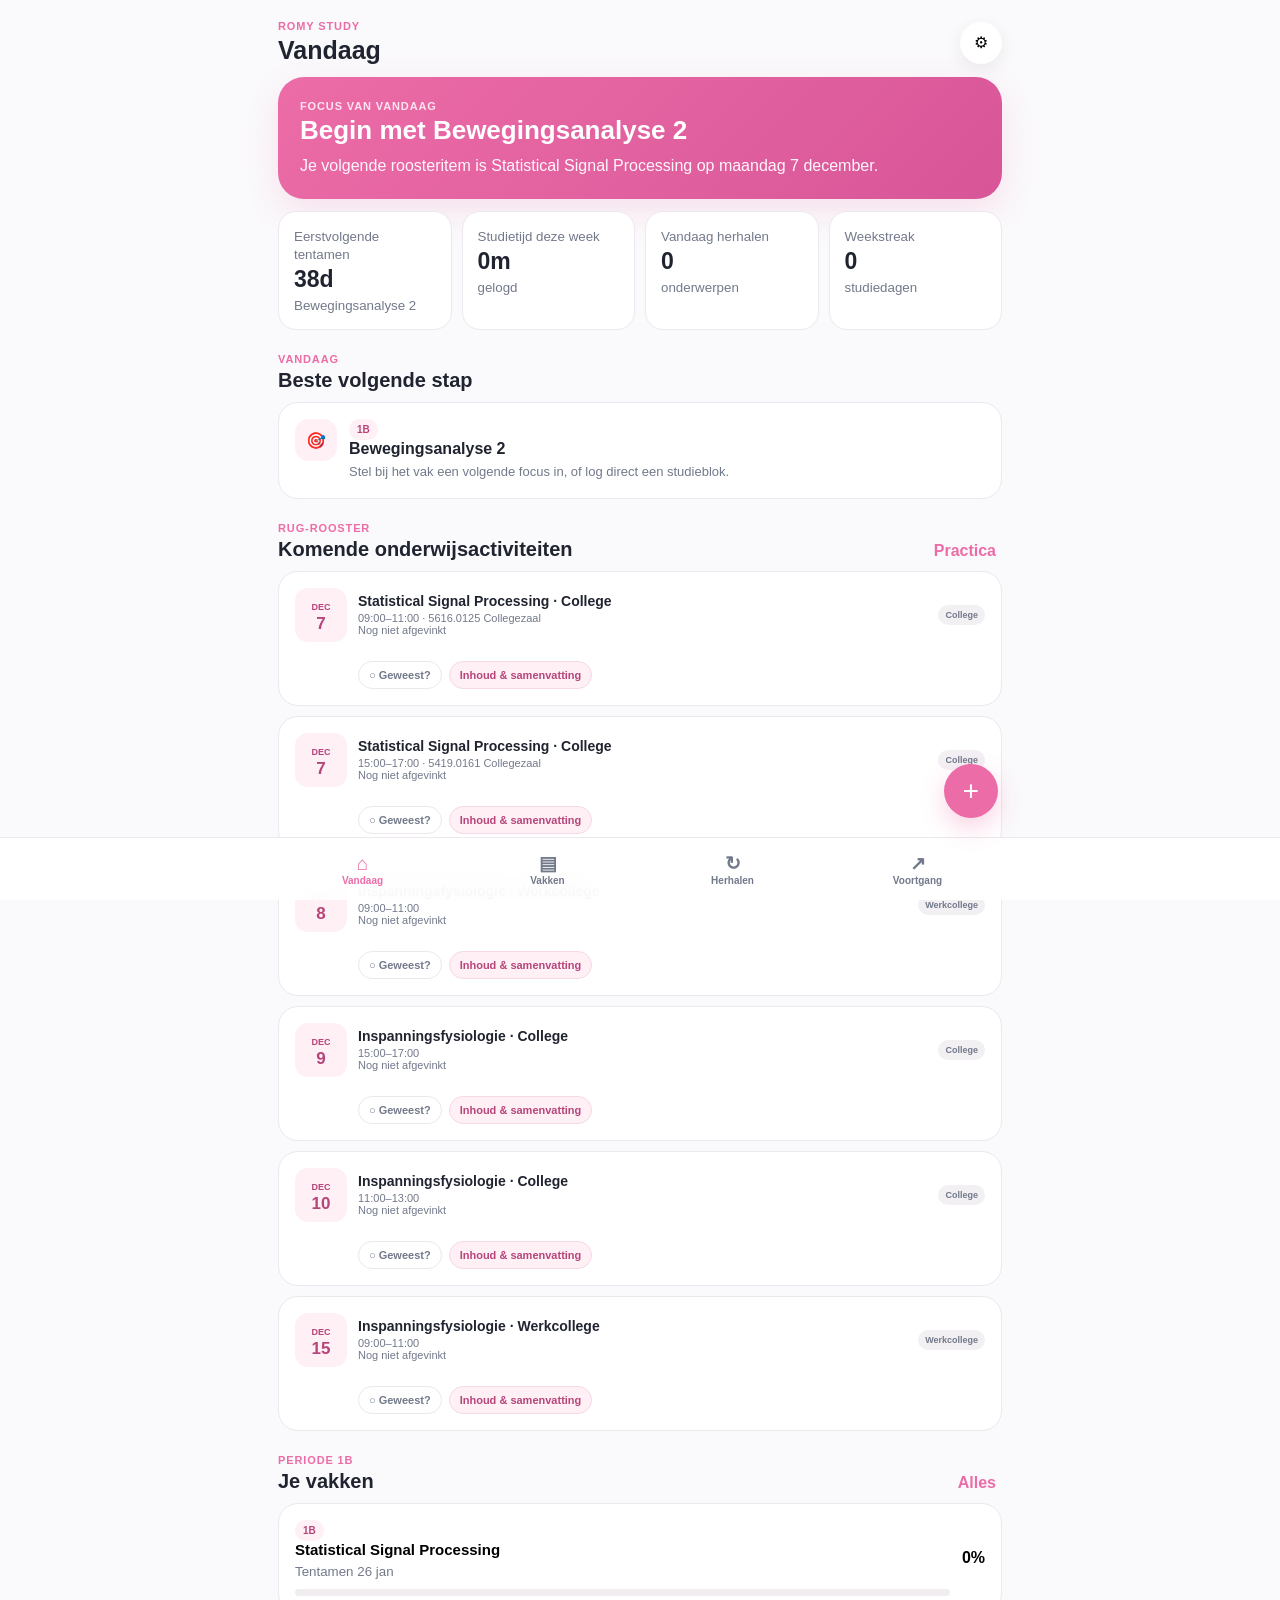
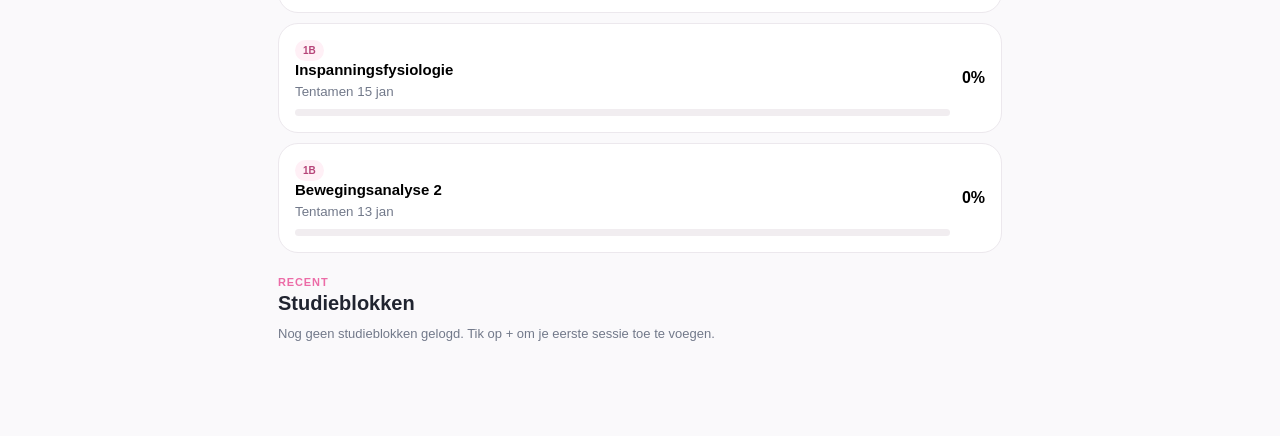
==== commit 40cbec3f: "Force latest Romy Study timetable and attendance modules" ====
--- a/study/index.html
+++ b/study/index.html
@@ -1,57 +1,31 @@
 <!doctype html>
 <html lang="nl">
 <head>
-  <meta charset="UTF-8" />
-  <meta name="viewport" content="width=device-width, initial-scale=1, viewport-fit=cover" />
-  <meta name="theme-color" content="#ec6ca7" />
-  <meta name="apple-mobile-web-app-capable" content="yes" />
-  <meta name="apple-mobile-web-app-status-bar-style" content="default" />
-  <meta name="apple-mobile-web-app-title" content="Romy Study" />
-  <title>Romy Study</title>
-  <link rel="manifest" href="manifest.json?v=3" />
-  <link rel="icon" href="icon.svg?v=3" type="image/svg+xml" />
-  <style>
-    :root{--pink:#ec6ca7;--pink2:#f7b4d1;--pinksoft:#fff0f6;--ink:#202430;--muted:#72798a;--line:#ece8ed;--bg:#faf9fb;--card:#fff;--green:#65b97a;--amber:#e5a13a;--purple:#8b67c7}
-    *{box-sizing:border-box}body{margin:0;font-family:Inter,ui-sans-serif,-apple-system,BlinkMacSystemFont,"Segoe UI",sans-serif;background:var(--bg);color:var(--ink)}button,input,select{font:inherit}.app{max-width:760px;margin:0 auto;min-height:100vh;padding:0 18px 92px}.top{display:flex;align-items:center;justify-content:space-between;padding:20px 0 12px}.eyebrow{margin:0 0 4px;text-transform:uppercase;letter-spacing:.08em;font-size:11px;font-weight:800;color:var(--pink)}h1,h2,h3,p{margin-top:0}.top h1{font-size:25px;margin-bottom:0}.gear,.round{border:0;background:#fff;width:42px;height:42px;border-radius:50%;box-shadow:0 5px 18px #26131d12}.hero{background:linear-gradient(135deg,var(--pink),#d85698);color:#fff;border-radius:26px;padding:22px;box-shadow:0 12px 32px #ec6ca72b}.hero .eyebrow{color:#ffe4f0}.hero h2{font-size:26px;margin-bottom:8px}.hero p{margin:0;line-height:1.45;color:#fff7fb}.grid{display:grid;grid-template-columns:repeat(2,1fr);gap:10px;margin-top:12px}.metric{background:#fff;border:1px solid var(--line);border-radius:18px;padding:15px}.metric strong{font-size:23px;display:block;margin:3px 0}.metric small{color:var(--muted)}.section{margin-top:23px}.section-head{display:flex;justify-content:space-between;gap:12px;align-items:end;margin-bottom:10px}.section-head h2{font-size:20px;margin:0}.textbtn{border:0;background:transparent;color:var(--pink);font-weight:800}.card{background:#fff;border:1px solid var(--line);border-radius:20px;padding:16px;margin-bottom:10px}.focus{display:flex;gap:12px;align-items:flex-start}.icon{width:42px;height:42px;border-radius:14px;background:var(--pinksoft);display:grid;place-items:center;flex:0 0 auto}.focus h3{font-size:16px;margin-bottom:5px}.focus p{font-size:13px;color:var(--muted);margin:0;line-height:1.45}.course{display:grid;grid-template-columns:1fr auto;gap:12px;align-items:center}.course h3{font-size:15px;margin:0 0 4px}.course small{color:var(--muted)}.progress{height:7px;background:#f1edf0;border-radius:99px;margin-top:9px;overflow:hidden}.progress>span{display:block;height:100%;background:var(--pink);border-radius:99px}.pill{display:inline-flex;padding:5px 8px;border-radius:999px;background:var(--pinksoft);color:#b64579;font-size:10px;font-weight:800}.tabs{display:flex;gap:8px;overflow:auto;padding-bottom:2px}.chip{border:1px solid var(--line);background:#fff;border-radius:999px;padding:8px 12px;font-weight:700;font-size:12px;white-space:nowrap}.chip.active{background:var(--ink);color:#fff;border-color:var(--ink)}.view{display:none}.view.active{display:block}.nav{position:fixed;left:0;right:0;bottom:0;background:#ffffffee;backdrop-filter:blur(18px);border-top:1px solid var(--line);display:grid;grid-template-columns:repeat(4,1fr);padding:8px max(10px,calc((100vw - 760px)/2 + 10px)) calc(8px + env(safe-area-inset-bottom));z-index:5}.nav button{border:0;background:transparent;color:var(--muted);padding:6px;font-size:10px;font-weight:700}.nav button span{display:block;font-size:19px;margin-bottom:2px}.nav button.active{color:var(--pink)}.fab{position:fixed;right:max(22px,calc((100vw - 760px)/2 + 22px));bottom:82px;width:54px;height:54px;border:0;border-radius:50%;background:var(--pink);color:#fff;font-size:28px;box-shadow:0 10px 25px #ec6ca74a;z-index:6}.modal{position:fixed;inset:0;background:#1d10182e;display:none;align-items:flex-end;z-index:20}.modal.open{display:flex}.sheet{width:min(760px,100%);margin:0 auto;background:#fff;border-radius:24px 24px 0 0;padding:20px 18px 30px;max-height:85vh;overflow:auto}.sheettop{display:flex;justify-content:space-between;align-items:center}.close{border:0;background:#f5f2f4;border-radius:50%;width:38px;height:38px}.form{display:grid;gap:12px}.form label{display:grid;gap:6px;font-size:12px;font-weight:700}.form input,.form select{border:1px solid var(--line);border-radius:13px;padding:12px;background:#fff}.primary{border:0;background:var(--pink);color:#fff;border-radius:14px;padding:13px;font-weight:800}.row{display:flex;gap:10px}.row>*{flex:1}.empty{color:var(--muted);font-size:13px;line-height:1.5}.session{display:flex;justify-content:space-between;gap:10px;align-items:center}.session strong{font-size:14px}.session small{display:block;color:var(--muted);margin-top:3px}.score{font-weight:800;color:var(--pink)}.schedule-event{display:grid;grid-template-columns:52px 1fr auto;gap:11px;align-items:center}.schedule-date{background:var(--pinksoft);border-radius:13px;text-align:center;padding:8px 4px;color:#b64579}.schedule-date strong{display:block;font-size:17px}.schedule-date small{font-size:9px;font-weight:800;text-transform:uppercase}.schedule-event h3{font-size:14px;margin:0 0 3px}.schedule-event p{font-size:11px;color:var(--muted);margin:0}.typepill{font-size:9px;padding:5px 7px;border-radius:999px;background:#f3f0f4;color:var(--muted);font-weight:800}.settings-card label{display:grid;gap:6px;font-size:12px;font-weight:800;margin-top:12px}.settings-card select{border:1px solid var(--line);border-radius:13px;padding:11px;background:#fff}.source-link{color:var(--pink);font-size:12px;font-weight:800;text-decoration:none}
-    @media(min-width:650px){.grid{grid-template-columns:repeat(4,1fr)}}
-  </style>
+<meta charset="UTF-8" />
+<meta name="viewport" content="width=device-width, initial-scale=1, viewport-fit=cover" />
+<meta name="theme-color" content="#ec6ca7" />
+<meta name="apple-mobile-web-app-capable" content="yes" />
+<meta name="apple-mobile-web-app-title" content="Romy Study" />
+<title>Romy Study</title>
+<link rel="manifest" href="manifest.json?v=4" />
+<link rel="icon" href="icon.svg?v=4" type="image/svg+xml" />
+<style>
+:root{--pink:#ec6ca7;--pinksoft:#fff0f6;--ink:#202430;--muted:#72798a;--line:#ece8ed;--bg:#faf9fb;--card:#fff}
+*{box-sizing:border-box}body{margin:0;font-family:Inter,ui-sans-serif,-apple-system,BlinkMacSystemFont,"Segoe UI",sans-serif;background:var(--bg);color:var(--ink)}button,input,select,textarea{font:inherit}.app{max-width:760px;margin:auto;min-height:100vh;padding:0 18px 92px}.top{display:flex;justify-content:space-between;align-items:center;padding:20px 0 12px}.eyebrow{margin:0 0 4px;text-transform:uppercase;letter-spacing:.08em;font-size:11px;font-weight:800;color:var(--pink)}h1,h2,h3,p{margin-top:0}.top h1{font-size:25px;margin-bottom:0}.gear{border:0;background:#fff;width:42px;height:42px;border-radius:50%;box-shadow:0 5px 18px #26131d12}.hero{background:linear-gradient(135deg,var(--pink),#d85698);color:#fff;border-radius:26px;padding:22px;box-shadow:0 12px 32px #ec6ca72b}.hero .eyebrow{color:#ffe4f0}.hero h2{font-size:26px;margin-bottom:8px}.hero p{margin:0;line-height:1.45;color:#fff7fb}.grid{display:grid;grid-template-columns:repeat(2,1fr);gap:10px;margin-top:12px}.metric{background:#fff;border:1px solid var(--line);border-radius:18px;padding:15px}.metric strong{font-size:23px;display:block;margin:3px 0}.metric small{color:var(--muted)}.section{margin-top:23px}.section-head{display:flex;justify-content:space-between;gap:12px;align-items:end;margin-bottom:10px}.section-head h2{font-size:20px;margin:0}.textbtn{border:0;background:transparent;color:var(--pink);font-weight:800}.card{background:#fff;border:1px solid var(--line);border-radius:20px;padding:16px;margin-bottom:10px}.focus{display:flex;gap:12px;align-items:flex-start}.icon{width:42px;height:42px;border-radius:14px;background:var(--pinksoft);display:grid;place-items:center;flex:0 0 auto}.focus h3{font-size:16px;margin-bottom:5px}.focus p,.empty{font-size:13px;color:var(--muted);margin:0;line-height:1.45}.course{display:grid;grid-template-columns:1fr auto;gap:12px;align-items:center}.course h3{font-size:15px;margin:0 0 4px}.course small{color:var(--muted)}.progress{height:7px;background:#f1edf0;border-radius:99px;margin-top:9px;overflow:hidden}.progress>span{display:block;height:100%;background:var(--pink);border-radius:99px}.pill{display:inline-flex;padding:5px 8px;border-radius:999px;background:var(--pinksoft);color:#b64579;font-size:10px;font-weight:800}.tabs{display:flex;gap:8px;overflow:auto}.chip{border:1px solid var(--line);background:#fff;border-radius:999px;padding:8px 12px;font-weight:700;font-size:12px;white-space:nowrap}.chip.active{background:var(--ink);color:#fff}.view{display:none}.view.active{display:block}.nav{position:fixed;left:0;right:0;bottom:0;background:#ffffffee;backdrop-filter:blur(18px);border-top:1px solid var(--line);display:grid;grid-template-columns:repeat(4,1fr);padding:8px max(10px,calc((100vw - 760px)/2 + 10px)) calc(8px + env(safe-area-inset-bottom));z-index:5}.nav button{border:0;background:transparent;color:var(--muted);padding:6px;font-size:10px;font-weight:700}.nav button span{display:block;font-size:19px}.nav button.active{color:var(--pink)}.fab{position:fixed;right:max(22px,calc((100vw - 760px)/2 + 22px));bottom:82px;width:54px;height:54px;border:0;border-radius:50%;background:var(--pink);color:#fff;font-size:28px;box-shadow:0 10px 25px #ec6ca74a;z-index:6}.modal{position:fixed;inset:0;background:#1d10182e;display:none;align-items:flex-end;z-index:20}.modal.open{display:flex}.sheet{width:min(760px,100%);margin:auto;background:#fff;border-radius:24px 24px 0 0;padding:20px 18px 30px;max-height:85vh;overflow:auto}.sheettop{display:flex;justify-content:space-between;align-items:center}.close{border:0;background:#f5f2f4;border-radius:50%;width:38px;height:38px}.form{display:grid;gap:12px}.form label{display:grid;gap:6px;font-size:12px;font-weight:700}.form input,.form select,.form textarea,.settings-card select{border:1px solid var(--line);border-radius:13px;padding:12px;background:#fff}.primary{border:0;background:var(--pink);color:#fff;border-radius:14px;padding:13px;font-weight:800}.row{display:flex;gap:10px}.row>*{flex:1}.session{display:flex;justify-content:space-between;gap:10px;align-items:center}.session small{display:block;color:var(--muted);margin-top:3px}.score{font-weight:800;color:var(--pink)}.schedule-event{display:grid;grid-template-columns:52px 1fr auto;gap:11px;align-items:center}.schedule-date{background:var(--pinksoft);border-radius:13px;text-align:center;padding:8px 4px;color:#b64579}.schedule-date strong{display:block;font-size:17px}.schedule-date small{font-size:9px;font-weight:800;text-transform:uppercase}.schedule-event h3{font-size:14px;margin:0 0 3px}.schedule-event p{font-size:11px;color:var(--muted);margin:0}.typepill{font-size:9px;padding:5px 7px;border-radius:999px;background:#f3f0f4;color:var(--muted);font-weight:800}.settings-card label{display:grid;gap:6px;font-size:12px;font-weight:800;margin-top:12px}.source-link{color:var(--pink);font-size:12px;font-weight:800;text-decoration:none}@media(min-width:650px){.grid{grid-template-columns:repeat(4,1fr)}}
+</style>
 </head>
 <body>
-<div class="app">
-  <header class="top"><div><p class="eyebrow">Romy Study</p><h1 id="pageTitle">Vandaag</h1></div><button class="gear" id="settingsBtn">⚙︎</button></header>
-  <main>
-    <section class="view active" data-view="today">
-      <article class="hero"><p class="eyebrow">Focus van vandaag</p><h2 id="heroTitle">Kies je eerste studieblok</h2><p id="heroCopy">Je hoeft niet alles tegelijk te doen. Eén duidelijk blok is genoeg om te beginnen.</p></article>
-      <div class="grid">
-        <article class="metric"><small>Eerstvolgende tentamen</small><strong id="nextExam">—</strong><small id="nextExamCourse">Nog niet ingesteld</small></article>
-        <article class="metric"><small>Studietijd deze week</small><strong id="weekMinutes">0m</strong><small>gelogd</small></article>
-        <article class="metric"><small>Vandaag herhalen</small><strong id="reviewDue">0</strong><small>onderwerpen</small></article>
-        <article class="metric"><small>Weekstreak</small><strong id="streak">0</strong><small>studiedagen</small></article>
-      </div>
-      <div class="section"><div class="section-head"><div><p class="eyebrow">Vandaag</p><h2>Beste volgende stap</h2></div></div><div id="focusCard"></div></div>
-      <div class="section"><div class="section-head"><div><p class="eyebrow">RUG-rooster</p><h2>Komende onderwijsactiviteiten</h2></div><button class="textbtn" id="scheduleSettingsBtn">Practica</button></div><div id="upcomingSchedule"></div></div>
-      <div class="section"><div class="section-head"><div><p class="eyebrow">Periode 1B</p><h2>Je vakken</h2></div><button class="textbtn" data-go="courses">Alles</button></div><div id="todayCourses"></div></div>
-      <div class="section"><div class="section-head"><div><p class="eyebrow">Recent</p><h2>Studieblokken</h2></div></div><div id="recentSessions"></div></div>
-    </section>
-    <section class="view" data-view="courses"><div class="tabs" id="periodTabs"><button class="chip active" data-period="1B">Periode 1B</button><button class="chip" data-period="2A">Periode 2A</button></div><div class="section"><div class="section-head"><div><p class="eyebrow" id="periodLabel">Periode 1B</p><h2>Vakken</h2></div></div><div id="courseList"></div></div></section>
-    <section class="view" data-view="review"><div class="section" style="margin-top:0"><div class="section-head"><div><p class="eyebrow">Spaced repetition</p><h2>Vandaag herhalen</h2></div></div><div id="reviewList"></div></div><div class="section"><div class="section-head"><div><p class="eyebrow">Nieuw</p><h2>Onderwerp toevoegen</h2></div></div><button class="primary" id="addReviewBtn">+ Onderwerp om te herhalen</button></div></section>
-    <section class="view" data-view="progress"><div class="section" style="margin-top:0"><div class="section-head"><div><p class="eyebrow">Voortgang</p><h2>Deze periode</h2></div></div><div class="grid"><article class="metric"><small>Studieblokken</small><strong id="sessionCount">0</strong><small>totaal</small></article><article class="metric"><small>Studietijd</small><strong id="totalTime">0u</strong><small>totaal</small></article><article class="metric"><small>Gem. score</small><strong id="avgScore">—</strong><small>oefensets</small></article><article class="metric"><small>Beheerst</small><strong id="masteredCount">0</strong><small>onderwerpen</small></article></div></div><div class="section"><div class="section-head"><div><p class="eyebrow">Per vak</p><h2>Beheersing</h2></div></div><div id="progressCourses"></div></div></section>
-  </main>
-</div>
-<button class="fab" id="fab">+</button>
-<nav class="nav"><button class="active" data-target="today"><span>⌂</span>Vandaag</button><button data-target="courses"><span>▤</span>Vakken</button><button data-target="review"><span>↻</span>Herhalen</button><button data-target="progress"><span>↗</span>Voortgang</button></nav>
-<section class="modal" id="sessionModal"><div class="sheet"><div class="sheettop"><div><p class="eyebrow">Studieblok</p><h2>Log je sessie</h2></div><button class="close">×</button></div><form class="form" id="sessionForm"><label>Vak<select name="course" id="sessionCourse"></select></label><div class="row"><label>Minuten<input type="number" name="minutes" value="45" min="1" required></label><label>Oefenscore (%)<input type="number" name="score" min="0" max="100" placeholder="optioneel"></label></div><label>Wat heb je gedaan?<input name="note" placeholder="Bijv. college 3 + 20 oefenvragen"></label><button class="primary">Opslaan</button></form></div></section>
-<section class="modal" id="reviewModal"><div class="sheet"><div class="sheettop"><div><p class="eyebrow">Herhalen</p><h2>Nieuw onderwerp</h2></div><button class="close">×</button></div><form class="form" id="reviewForm"><label>Vak<select name="course" id="reviewCourse"></select></label><label>Onderwerp<input name="topic" required placeholder="Bijv. Fouriertransformatie"></label><label>Wanneer opnieuw?<select name="days"><option value="1">Morgen</option><option value="3">Over 3 dagen</option><option value="7">Over 7 dagen</option></select></label><button class="primary">Toevoegen</button></form></div></section>
-<section class="modal" id="courseModal"><div class="sheet"><div class="sheettop"><div><p class="eyebrow" id="coursePeriod"></p><h2 id="courseName"></h2></div><button class="close">×</button></div><form class="form" id="courseForm"><input type="hidden" name="course"><label>Tentamendatum<input type="date" name="examDate"></label><label>Beheersing (%)<input type="number" min="0" max="100" name="mastery"></label><label>Volgende focus<input name="focus" placeholder="Bijv. college 4 + oefenset"></label><button class="primary">Opslaan</button></form></div></section>
-<section class="modal" id="settingsModal"><div class="sheet"><div class="sheettop"><div><p class="eyebrow">Romy Study</p><h2>Instellingen</h2></div><button class="close">×</button></div>
-  <div class="card settings-card"><strong>RUG-rooster & practica</strong><p class="empty" style="margin:7px 0 0">Colleges, werkcolleges en tentamens staan standaard in je planning. Practica worden pas zichtbaar nadat je jouw relevante groep kiest.</p>
-    <label>Statistical Signal Processing — computerpracticum<select id="sspPractical"><option value="none">Geen / niet verplicht</option><option value="pc1">pc1 · 13:00–15:00</option><option value="pc2">pc2 · 11:00–13:00</option></select></label>
-    <label>Inspanningsfysiologie — practicumgroep<select id="inspGroup"><option value="none">Geen / nog niet kiezen</option><option value="1">Groep 1</option><option value="2">Groep 2</option><option value="3">Groep 3</option><option value="4">Groep 4</option><option value="5">Groep 5</option><option value="6">Groep 6</option><option value="7">Groep 7</option><option value="8">Groep 8</option><option value="9">Groep 9</option><option value="10">Groep 10</option><option value="11">Groep 11</option><option value="12">Groep 12</option><option value="13">Groep 13</option><option value="14">Groep 14</option><option value="15">Groep 15</option><option value="16">Groep 16</option><option value="17">Groep 17</option><option value="18">Groep 18</option><option value="19">Groep 19</option><option value="20">Groep 20</option></select></label>
-    <p class="empty" style="margin-top:10px">Roostersnapshot opgehaald op 30 oktober 2026. Voor Bewegingsanalyse 2 en de drie vakken uit periode 2A werden onder de opgegeven namen nog geen roosteritems gevonden.</p>
-    <a class="source-link" href="https://rooster.rug.nl/maat/api/2026-2027/schedule/10b687d8-faf6-4ade-be68-7627281df9f0" target="_blank" rel="noopener">Open RUG-rooster ↗</a>
-  </div>
-  <div class="card"><strong>Romy familie</strong><p class="empty" style="margin-top:7px">Romy Study staat los van Romy Health, maar gebruikt dezelfde rustige roze stijl.</p><a href="../" style="color:var(--pink);font-weight:800;text-decoration:none">← Naar Romy Health</a></div><button class="primary" id="resetBtn" style="width:100%;background:#2f3138">Lokale Study-data wissen</button></div></section>
-<script src="schedule-data.js?v=3"></script>
-<script src="app.js?v=3"></script>
-</body>
-</html>+<div class="app"><header class="top"><div><p class="eyebrow">Romy Study</p><h1 id="pageTitle">Vandaag</h1></div><button class="gear" id="settingsBtn">⚙︎</button></header>
+<main>
+<section class="view active" data-view="today"><article class="hero"><p class="eyebrow">Focus van vandaag</p><h2 id="heroTitle">Kies je eerste studieblok</h2><p id="heroCopy">Je hoeft niet alles tegelijk te doen.</p></article><div class="grid"><article class="metric"><small>Eerstvolgende tentamen</small><strong id="nextExam">—</strong><small id="nextExamCourse">Nog niet ingesteld</small></article><article class="metric"><small>Studietijd deze week</small><strong id="weekMinutes">0m</strong><small>gelogd</small></article><article class="metric"><small>Vandaag herhalen</small><strong id="reviewDue">0</strong><small>onderwerpen</small></article><article class="metric"><small>Weekstreak</small><strong id="streak">0</strong><small>studiedagen</small></article></div><div class="section"><div class="section-head"><div><p class="eyebrow">Vandaag</p><h2>Beste volgende stap</h2></div></div><div id="focusCard"></div></div><div class="section"><div class="section-head"><div><p class="eyebrow">RUG-rooster</p><h2>Komende onderwijsactiviteiten</h2></div><button class="textbtn" id="scheduleSettingsBtn">Practica</button></div><div id="upcomingSchedule"></div></div><div class="section"><div class="section-head"><div><p class="eyebrow">Periode 1B</p><h2>Je vakken</h2></div><button class="textbtn" data-go="courses">Alles</button></div><div id="todayCourses"></div></div><div class="section"><div class="section-head"><div><p class="eyebrow">Recent</p><h2>Studieblokken</h2></div></div><div id="recentSessions"></div></div></section>
+<section class="view" data-view="courses"><div class="tabs" id="periodTabs"><button class="chip active" data-period="1B">Periode 1B</button><button class="chip" data-period="2A">Periode 2A</button></div><div class="section"><div class="section-head"><div><p class="eyebrow" id="periodLabel">Periode 1B</p><h2>Vakken</h2></div></div><div id="courseList"></div></div></section>
+<section class="view" data-view="review"><div class="section" style="margin-top:0"><div class="section-head"><div><p class="eyebrow">Spaced repetition</p><h2>Vandaag herhalen</h2></div></div><div id="reviewList"></div></div><div class="section"><button class="primary" id="addReviewBtn">+ Onderwerp om te herhalen</button></div></section>
+<section class="view" data-view="progress"><div class="section" style="margin-top:0"><div class="section-head"><div><p class="eyebrow">Voortgang</p><h2>Deze periode</h2></div></div><div class="grid"><article class="metric"><small>Studieblokken</small><strong id="sessionCount">0</strong></article><article class="metric"><small>Studietijd</small><strong id="totalTime">0u</strong></article><article class="metric"><small>Gem. score</small><strong id="avgScore">—</strong></article><article class="metric"><small>Beheerst</small><strong id="masteredCount">0</strong></article></div></div><div class="section"><div id="progressCourses"></div></div></section>
+</main></div>
+<button class="fab" id="fab">+</button><nav class="nav"><button class="active" data-target="today"><span>⌂</span>Vandaag</button><button data-target="courses"><span>▤</span>Vakken</button><button data-target="review"><span>↻</span>Herhalen</button><button data-target="progress"><span>↗</span>Voortgang</button></nav>
+<section class="modal" id="sessionModal"><div class="sheet"><div class="sheettop"><div><p class="eyebrow">Studieblok</p><h2>Log je sessie</h2></div><button class="close">×</button></div><form class="form" id="sessionForm"><label>Vak<select name="course" id="sessionCourse"></select></label><div class="row"><label>Minuten<input type="number" name="minutes" value="45" min="1" required></label><label>Oefenscore (%)<input type="number" name="score" min="0" max="100"></label></div><label>Wat heb je gedaan?<input name="note"></label><button class="primary">Opslaan</button></form></div></section>
+<section class="modal" id="reviewModal"><div class="sheet"><div class="sheettop"><div><p class="eyebrow">Herhalen</p><h2>Nieuw onderwerp</h2></div><button class="close">×</button></div><form class="form" id="reviewForm"><label>Vak<select name="course" id="reviewCourse"></select></label><label>Onderwerp<input name="topic" required></label><label>Wanneer opnieuw?<select name="days"><option value="1">Morgen</option><option value="3">Over 3 dagen</option><option value="7">Over 7 dagen</option></select></label><button class="primary">Toevoegen</button></form></div></section>
+<section class="modal" id="courseModal"><div class="sheet"><div class="sheettop"><div><p class="eyebrow" id="coursePeriod"></p><h2 id="courseName"></h2></div><button class="close">×</button></div><form class="form" id="courseForm"><input type="hidden" name="course"><label>Tentamendatum<input type="date" name="examDate"></label><label>Beheersing (%)<input type="number" min="0" max="100" name="mastery"></label><label>Volgende focus<input name="focus"></label><button class="primary">Opslaan</button></form></div></section>
+<section class="modal" id="settingsModal"><div class="sheet"><div class="sheettop"><div><p class="eyebrow">Romy Study</p><h2>Instellingen</h2></div><button class="close">×</button></div><div class="card settings-card"><strong>RUG-rooster & practica</strong><p class="empty" style="margin-top:7px">Colleges, werkcolleges en tentamens staan standaard in je planning. Kies alleen jouw relevante practica.</p><label>Statistical Signal Processing — computerpracticum<select id="sspPractical"><option value="none">Geen / niet verplicht</option><option value="pc1">pc1 · 13:00–15:00</option><option value="pc2">pc2 · 11:00–13:00</option></select></label><label>Inspanningsfysiologie — practicumgroep<select id="inspGroup"><option value="none">Geen / nog niet kiezen</option>${Array.from({length:20},(_,i)=>`<option value="${i+1}">Groep ${i+1}</option>`).join('')}</select></label><p class="empty" style="margin-top:10px">Roostersnapshot 30 oktober 2026.</p><a class="source-link" href="https://rooster.rug.nl/maat/api/2026-2027/schedule/10b687d8-faf6-4ade-be68-7627281df9f0" target="_blank">Open RUG-rooster ↗</a></div><div class="card"><strong>Romy familie</strong><p class="empty" style="margin-top:7px">Romy Study staat los van Romy Health.</p><a href="../" style="color:var(--pink);font-weight:800;text-decoration:none">← Naar Romy Health</a></div><button class="primary" id="resetBtn" style="width:100%;background:#2f3138">Lokale Study-data wissen</button></div></section>
+<script src="schedule-data.js?v=4"></script><script src="app.js?v=4"></script>
+</body></html>
